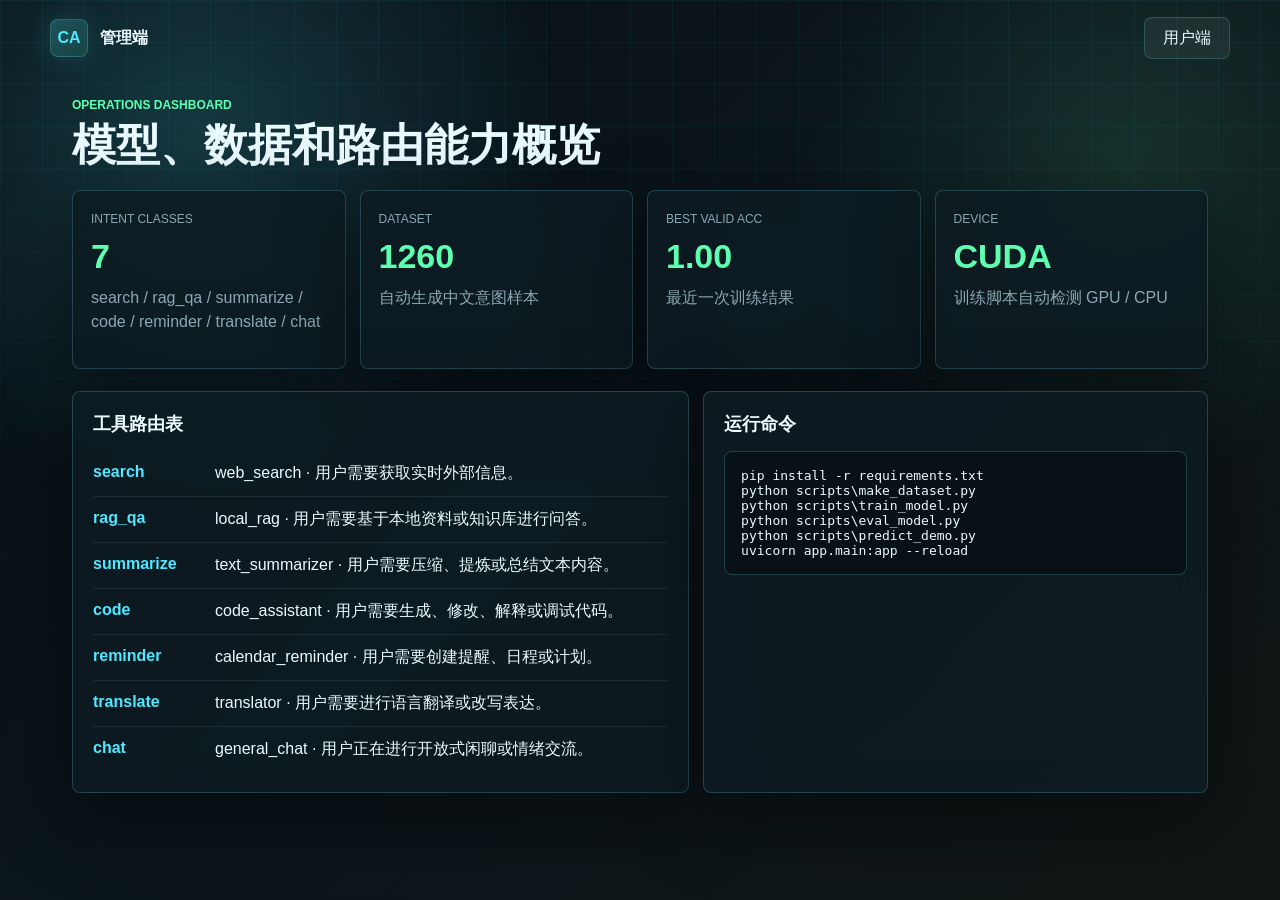
==== admin.html @ 3ddf8c29 "Initial CampusAgent Router project" ====
<!doctype html>
<html lang="zh-CN">
<head>
  <meta charset="utf-8">
  <meta name="viewport" content="width=device-width, initial-scale=1">
  <title>管理端 - CampusAgent Router</title>
  <link rel="stylesheet" href="web/styles.css">
</head>
<body>
  <main class="shell app-shell">
    <nav class="topbar">
      <a class="brand" href="index.html">
        <span class="brand-mark">CA</span>
        <span>管理端</span>
      </a>
      <div class="nav-actions">
        <a class="ghost-link" href="user.html">用户端</a>
      </div>
    </nav>

    <section class="admin-layout">
      <div class="admin-head">
        <p class="eyebrow">Operations Dashboard</p>
        <h1>模型、数据和路由能力概览</h1>
      </div>

      <section class="metric-grid">
        <div class="metric-card"><span>Intent Classes</span><strong>7</strong><p>search / rag_qa / summarize / code / reminder / translate / chat</p></div>
        <div class="metric-card"><span>Dataset</span><strong>1260</strong><p>自动生成中文意图样本</p></div>
        <div class="metric-card"><span>Best Valid Acc</span><strong>1.00</strong><p>最近一次训练结果</p></div>
        <div class="metric-card"><span>Device</span><strong>CUDA</strong><p>训练脚本自动检测 GPU / CPU</p></div>
      </section>

      <section class="admin-grid">
        <div class="ops-panel">
          <h2>工具路由表</h2>
          <div id="routeTable" class="route-table"></div>
        </div>
        <div class="ops-panel">
          <h2>运行命令</h2>
          <pre><code>pip install -r requirements.txt
python scripts\make_dataset.py
python scripts\train_model.py
python scripts\eval_model.py
python scripts\predict_demo.py
uvicorn app.main:app --reload</code></pre>
        </div>
      </section>
    </section>
  </main>
  <script src="web/app.js"></script>
</body>
</html>
---- web/styles.css ----
:root {
  color-scheme: dark;
  --bg: #071014;
  --panel: rgba(13, 27, 34, 0.86);
  --panel-strong: #10232b;
  --text: #ecfbff;
  --muted: #8ba8b2;
  --line: rgba(115, 238, 255, 0.2);
  --cyan: #4ee8ff;
  --green: #5dffb1;
  --amber: #ffd166;
  --red: #ff6b8a;
  --shadow: 0 24px 80px rgba(0, 0, 0, 0.45);
}

* {
  box-sizing: border-box;
}

body {
  margin: 0;
  min-height: 100vh;
  font-family: "Segoe UI", "Microsoft YaHei", Arial, sans-serif;
  background:
    radial-gradient(circle at 15% 15%, rgba(78, 232, 255, 0.18), transparent 28%),
    radial-gradient(circle at 88% 18%, rgba(93, 255, 177, 0.12), transparent 24%),
    linear-gradient(135deg, #071014 0%, #0b151c 46%, #101614 100%);
  color: var(--text);
}

body::before {
  content: "";
  position: fixed;
  inset: 0;
  pointer-events: none;
  background-image:
    linear-gradient(rgba(78, 232, 255, 0.05) 1px, transparent 1px),
    linear-gradient(90deg, rgba(78, 232, 255, 0.05) 1px, transparent 1px);
  background-size: 42px 42px;
  mask-image: linear-gradient(to bottom, black, transparent 85%);
}

a {
  color: inherit;
  text-decoration: none;
}

button,
textarea {
  font: inherit;
}

.shell {
  width: min(1180px, calc(100% - 32px));
  margin: 0 auto;
}

.topbar {
  min-height: 76px;
  display: flex;
  align-items: center;
  justify-content: space-between;
  gap: 18px;
}

.brand {
  display: inline-flex;
  align-items: center;
  gap: 12px;
  font-weight: 800;
}

.brand-mark {
  width: 38px;
  height: 38px;
  display: grid;
  place-items: center;
  border: 1px solid var(--line);
  background: linear-gradient(135deg, rgba(78, 232, 255, 0.24), rgba(93, 255, 177, 0.12));
  color: var(--cyan);
  box-shadow: 0 0 28px rgba(78, 232, 255, 0.16);
  border-radius: 8px;
}

.nav-actions,
.hero-actions,
.control-row {
  display: flex;
  align-items: center;
  gap: 12px;
  flex-wrap: wrap;
}

.primary-link,
.ghost-link,
.primary-button,
.secondary-button {
  min-height: 42px;
  border-radius: 8px;
  padding: 0 18px;
  display: inline-flex;
  align-items: center;
  justify-content: center;
  border: 1px solid var(--line);
  cursor: pointer;
}

.primary-link,
.primary-button {
  border: 0;
  color: #041013;
  background: linear-gradient(135deg, var(--cyan), var(--green));
  font-weight: 800;
}

.ghost-link,
.secondary-button {
  color: var(--text);
  background: rgba(255, 255, 255, 0.06);
}

.large {
  min-height: 50px;
  padding-inline: 24px;
}

.landing {
  min-height: 100vh;
}

.hero-grid {
  min-height: calc(100vh - 100px);
  display: grid;
  grid-template-columns: minmax(0, 1fr) 430px;
  gap: 38px;
  align-items: center;
  padding-bottom: 46px;
}

.eyebrow {
  margin: 0 0 10px;
  color: var(--green);
  font-size: 12px;
  font-weight: 800;
  letter-spacing: 0;
  text-transform: uppercase;
}

h1,
h2,
p {
  margin-top: 0;
}

.hero-copy h1,
.console-panel h1,
.admin-head h1 {
  margin-bottom: 18px;
  font-size: clamp(32px, 6vw, 64px);
  line-height: 1.05;
  letter-spacing: 0;
}

.console-panel h1,
.admin-head h1 {
  font-size: clamp(26px, 4vw, 44px);
}

.hero-text {
  max-width: 660px;
  color: var(--muted);
  font-size: 18px;
  line-height: 1.8;
}

.signal-board,
.console-panel,
.quick-panel,
.metric-card,
.ops-panel {
  border: 1px solid var(--line);
  background: var(--panel);
  box-shadow: var(--shadow);
  border-radius: 8px;
  backdrop-filter: blur(18px);
}

.signal-board {
  position: relative;
  overflow: hidden;
  min-height: 360px;
  padding: 28px;
}

.scanline {
  position: absolute;
  inset: 0;
  background: linear-gradient(to bottom, transparent, rgba(78, 232, 255, 0.16), transparent);
  height: 90px;
  animation: scan 4s infinite linear;
}

@keyframes scan {
  from { transform: translateY(-120px); }
  to { transform: translateY(390px); }
}

.chip-row,
.route-flow {
  position: relative;
  display: grid;
  gap: 12px;
  padding: 18px;
  border: 1px solid var(--line);
  background: rgba(3, 12, 16, 0.52);
  border-radius: 8px;
}

.chip-row span,
.route-flow span,
.result-main span,
.metric-card span {
  color: var(--muted);
  font-size: 12px;
  text-transform: uppercase;
}

.route-flow {
  margin-top: 20px;
  grid-template-columns: auto 1fr;
}

.route-flow i {
  grid-column: 1 / -1;
  height: 1px;
  background: linear-gradient(90deg, var(--cyan), var(--green));
}

.meter {
  margin-top: 24px;
  height: 10px;
  background: rgba(255, 255, 255, 0.08);
  border-radius: 999px;
  overflow: hidden;
}

.meter span {
  display: block;
  height: 100%;
  background: linear-gradient(90deg, var(--cyan), var(--green), var(--amber));
}

.workspace {
  display: grid;
  grid-template-columns: 260px minmax(0, 1fr);
  gap: 18px;
  padding: 18px 0 48px;
}

.quick-panel,
.console-panel,
.admin-layout {
  padding: 22px;
}

.quick-panel h2,
.ops-panel h2 {
  font-size: 18px;
}

.sample {
  width: 100%;
  min-height: 44px;
  margin-bottom: 10px;
  text-align: left;
  color: var(--text);
  background: rgba(255, 255, 255, 0.05);
  border: 1px solid transparent;
  border-radius: 8px;
  padding: 0 14px;
  cursor: pointer;
}

.sample.active,
.sample:hover {
  border-color: var(--cyan);
  background: rgba(78, 232, 255, 0.12);
}

.panel-head {
  display: flex;
  justify-content: space-between;
  gap: 16px;
  align-items: flex-start;
}

.status-badge {
  border: 1px solid var(--line);
  color: var(--green);
  background: rgba(93, 255, 177, 0.08);
  padding: 8px 10px;
  border-radius: 8px;
  white-space: nowrap;
}

textarea {
  width: 100%;
  resize: vertical;
  min-height: 138px;
  color: var(--text);
  background: rgba(0, 0, 0, 0.28);
  border: 1px solid var(--line);
  border-radius: 8px;
  padding: 16px;
  outline: none;
}

textarea:focus {
  border-color: var(--cyan);
  box-shadow: 0 0 0 3px rgba(78, 232, 255, 0.12);
}

.control-row {
  margin: 14px 0 18px;
}

.primary-button,
.secondary-button {
  min-width: 120px;
}

.result-grid,
.metric-grid,
.admin-grid {
  display: grid;
  gap: 14px;
}

.result-grid {
  grid-template-columns: repeat(3, 1fr);
}

.result-main {
  padding: 16px;
  border: 1px solid var(--line);
  background: rgba(255, 255, 255, 0.05);
  border-radius: 8px;
}

.result-main strong {
  display: block;
  margin-top: 8px;
  font-size: 24px;
  color: var(--cyan);
  overflow-wrap: anywhere;
}

.reason-box {
  margin: 14px 0;
  padding: 16px;
  border-left: 3px solid var(--green);
  background: rgba(93, 255, 177, 0.08);
  color: #dffdf0;
}

.score-list {
  display: grid;
  gap: 10px;
}

.score-row {
  display: grid;
  grid-template-columns: 105px 1fr 60px;
  gap: 12px;
  align-items: center;
  color: var(--muted);
}

.score-bar {
  height: 8px;
  border-radius: 999px;
  background: rgba(255, 255, 255, 0.08);
  overflow: hidden;
}

.score-bar span {
  display: block;
  height: 100%;
  background: linear-gradient(90deg, var(--cyan), var(--green));
}

.admin-layout {
  margin-bottom: 48px;
}

.metric-grid {
  grid-template-columns: repeat(4, 1fr);
  margin: 22px 0;
}

.metric-card {
  padding: 18px;
}

.metric-card strong {
  display: block;
  margin: 10px 0;
  font-size: 34px;
  color: var(--green);
}

.metric-card p {
  color: var(--muted);
  line-height: 1.5;
}

.admin-grid {
  grid-template-columns: 1.1fr 0.9fr;
}

.ops-panel {
  padding: 20px;
}

.route-item {
  display: grid;
  grid-template-columns: 110px 1fr;
  gap: 12px;
  padding: 12px 0;
  border-bottom: 1px solid rgba(255, 255, 255, 0.08);
}

.route-item:last-child {
  border-bottom: 0;
}

.route-item b {
  color: var(--cyan);
}

pre {
  margin: 0;
  overflow-x: auto;
  padding: 16px;
  background: rgba(0, 0, 0, 0.28);
  border: 1px solid var(--line);
  border-radius: 8px;
}

@media (max-width: 860px) {
  .hero-grid,
  .workspace,
  .admin-grid,
  .metric-grid {
    grid-template-columns: 1fr;
  }

  .topbar,
  .panel-head {
    align-items: flex-start;
    flex-direction: column;
  }

  .result-grid {
    grid-template-columns: 1fr;
  }
}
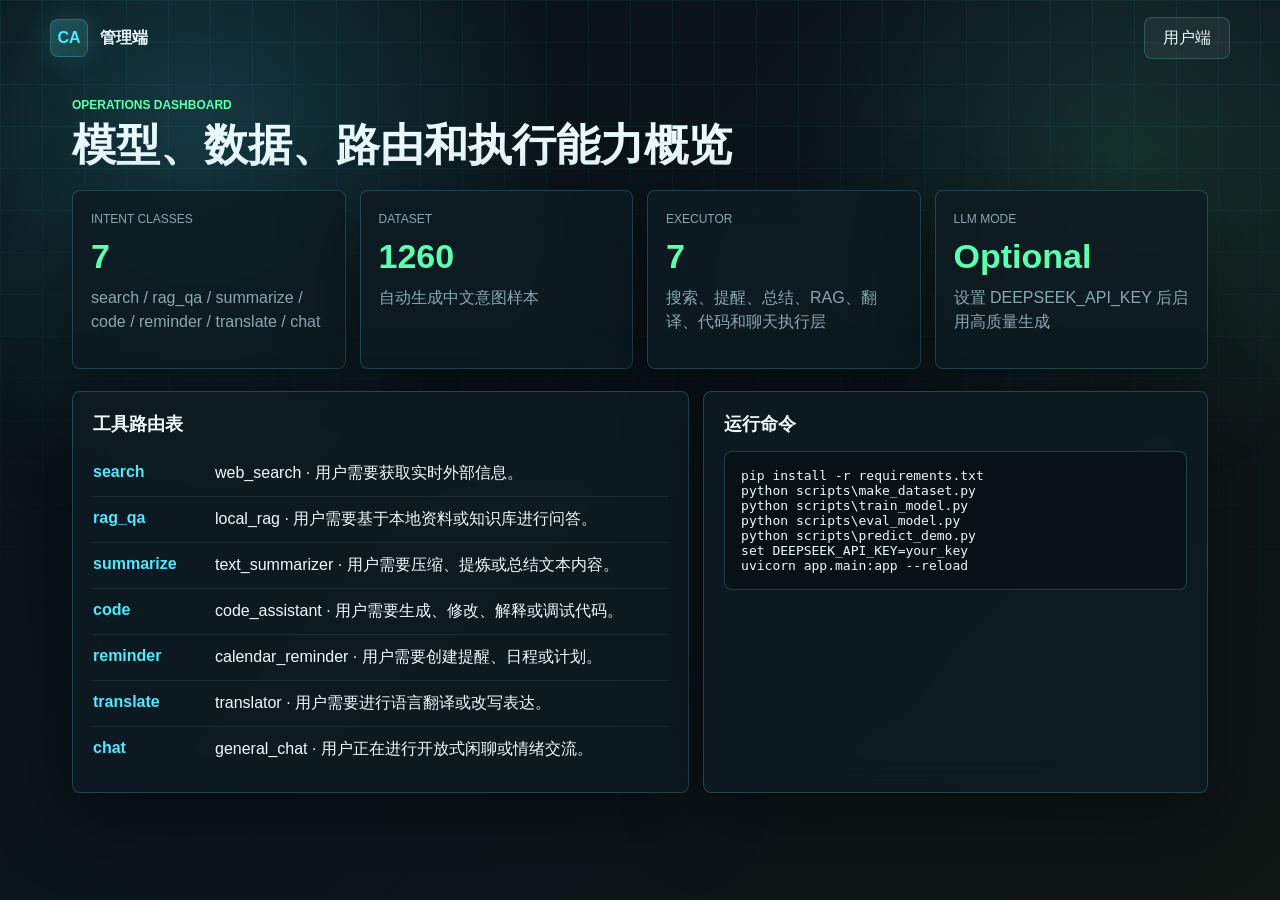
==== commit 2833aa00: "Add executable agent tool layer" ====
--- a/admin.html
+++ b/admin.html
@@ -21,14 +21,14 @@
     <section class="admin-layout">
       <div class="admin-head">
         <p class="eyebrow">Operations Dashboard</p>
-        <h1>模型、数据和路由能力概览</h1>
+        <h1>模型、数据、路由和执行能力概览</h1>
       </div>
 
       <section class="metric-grid">
         <div class="metric-card"><span>Intent Classes</span><strong>7</strong><p>search / rag_qa / summarize / code / reminder / translate / chat</p></div>
         <div class="metric-card"><span>Dataset</span><strong>1260</strong><p>自动生成中文意图样本</p></div>
-        <div class="metric-card"><span>Best Valid Acc</span><strong>1.00</strong><p>最近一次训练结果</p></div>
-        <div class="metric-card"><span>Device</span><strong>CUDA</strong><p>训练脚本自动检测 GPU / CPU</p></div>
+        <div class="metric-card"><span>Executor</span><strong>7</strong><p>搜索、提醒、总结、RAG、翻译、代码和聊天执行层</p></div>
+        <div class="metric-card"><span>LLM Mode</span><strong>Optional</strong><p>设置 DEEPSEEK_API_KEY 后启用高质量生成</p></div>
       </section>
 
       <section class="admin-grid">
@@ -43,6 +43,7 @@
 python scripts\train_model.py
 python scripts\eval_model.py
 python scripts\predict_demo.py
+set DEEPSEEK_API_KEY=your_key
 uvicorn app.main:app --reload</code></pre>
         </div>
       </section>
--- a/web/styles.css
+++ b/web/styles.css
@@ -320,6 +320,31 @@
   box-shadow: 0 0 0 3px rgba(78, 232, 255, 0.12);
 }
 
+.context-tools {
+  display: flex;
+  align-items: center;
+  justify-content: space-between;
+  gap: 14px;
+  margin: 14px 0 10px;
+  color: var(--muted);
+}
+
+.context-tools label {
+  display: block;
+  color: var(--text);
+  font-weight: 800;
+}
+
+.context-tools p {
+  margin: 4px 0 0;
+  font-size: 13px;
+}
+
+.context-tools input {
+  max-width: 240px;
+  color: var(--muted);
+}
+
 .control-row {
   margin: 14px 0 18px;
 }
@@ -387,6 +412,59 @@
   display: block;
   height: 100%;
   background: linear-gradient(90deg, var(--cyan), var(--green));
+}
+
+.execution-panel {
+  margin-top: 18px;
+  border: 1px solid var(--line);
+  background: rgba(0, 0, 0, 0.22);
+  border-radius: 8px;
+  overflow: hidden;
+}
+
+.execution-head {
+  min-height: 46px;
+  display: flex;
+  align-items: center;
+  justify-content: space-between;
+  padding: 0 16px;
+  border-bottom: 1px solid var(--line);
+}
+
+.execution-head span {
+  color: var(--muted);
+  text-transform: uppercase;
+  font-size: 12px;
+}
+
+.execution-head b {
+  color: var(--green);
+}
+
+.answer-box {
+  min-height: 110px;
+  padding: 16px;
+  white-space: pre-wrap;
+  line-height: 1.7;
+}
+
+.action-list {
+  display: flex;
+  gap: 10px;
+  flex-wrap: wrap;
+  padding: 0 16px 16px;
+}
+
+.action-button {
+  min-height: 38px;
+  display: inline-flex;
+  align-items: center;
+  border: 1px solid var(--line);
+  background: rgba(78, 232, 255, 0.1);
+  color: var(--text);
+  border-radius: 8px;
+  padding: 0 14px;
+  cursor: pointer;
 }
 
 .admin-layout {
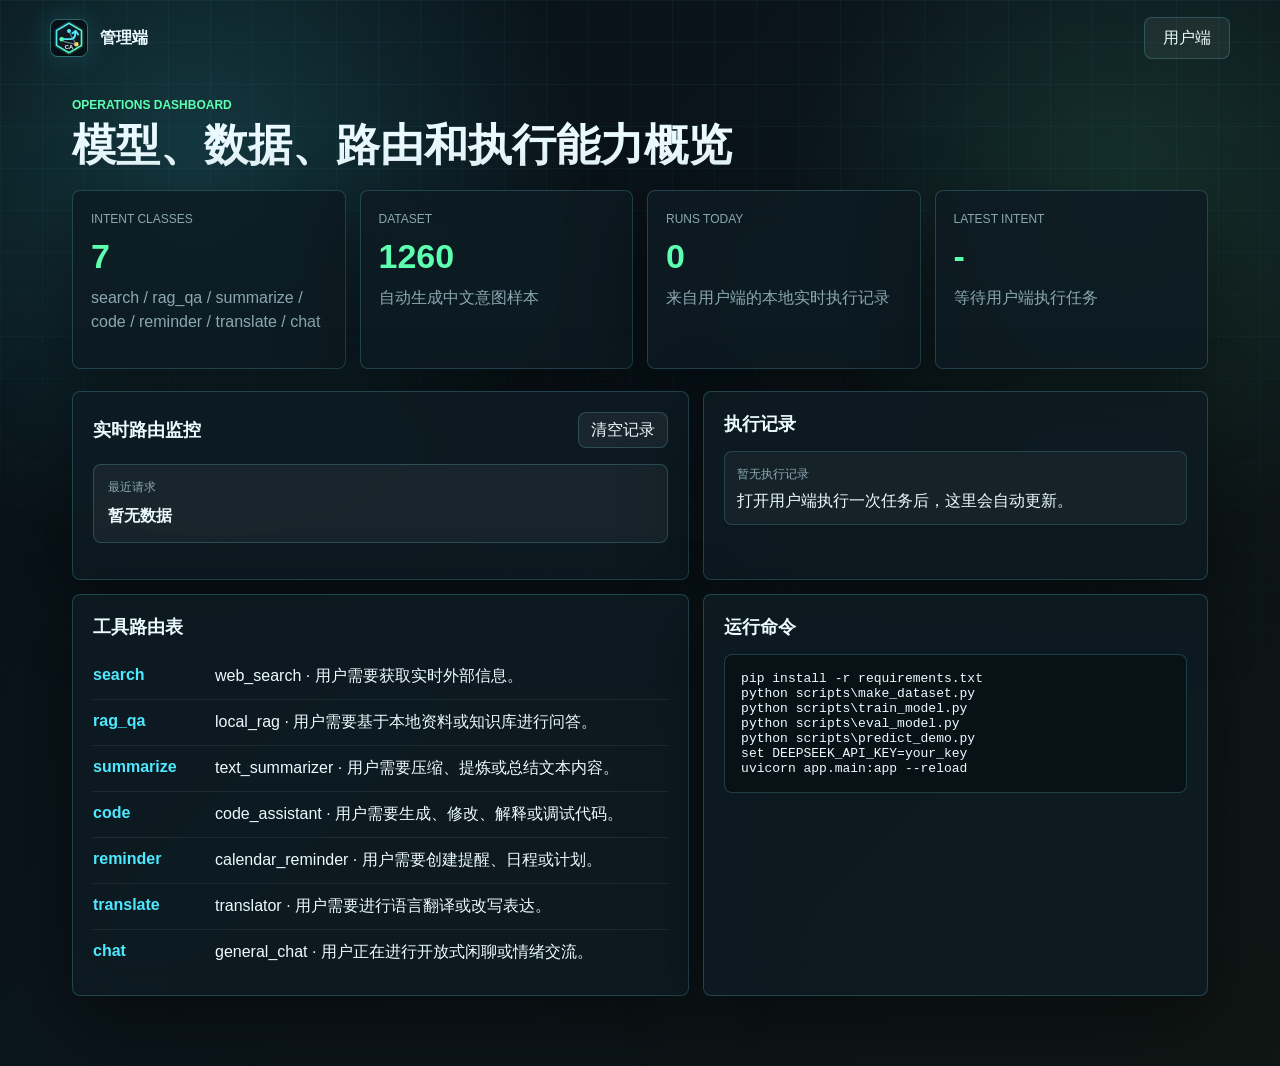
==== commit b21854a9: "Move telemetry to admin dashboard" ====
--- a/admin.html
+++ b/admin.html
@@ -4,13 +4,14 @@
   <meta charset="utf-8">
   <meta name="viewport" content="width=device-width, initial-scale=1">
   <title>管理端 - CampusAgent Router</title>
+  <link rel="icon" href="web/logo.svg" type="image/svg+xml">
   <link rel="stylesheet" href="web/styles.css">
 </head>
 <body>
   <main class="shell app-shell">
     <nav class="topbar">
       <a class="brand" href="index.html">
-        <span class="brand-mark">CA</span>
+        <span class="brand-mark"><img src="web/logo.svg" alt=""></span>
         <span>管理端</span>
       </a>
       <div class="nav-actions">
@@ -27,8 +28,26 @@
       <section class="metric-grid">
         <div class="metric-card"><span>Intent Classes</span><strong>7</strong><p>search / rag_qa / summarize / code / reminder / translate / chat</p></div>
         <div class="metric-card"><span>Dataset</span><strong>1260</strong><p>自动生成中文意图样本</p></div>
-        <div class="metric-card"><span>Executor</span><strong>7</strong><p>搜索、提醒、总结、RAG、翻译、代码和聊天执行层</p></div>
-        <div class="metric-card"><span>LLM Mode</span><strong>Optional</strong><p>设置 DEEPSEEK_API_KEY 后启用高质量生成</p></div>
+        <div class="metric-card"><span>Runs Today</span><strong id="runCount">0</strong><p>来自用户端的本地实时执行记录</p></div>
+        <div class="metric-card"><span>Latest Intent</span><strong id="latestIntent">-</strong><p id="latestRoute">等待用户端执行任务</p></div>
+      </section>
+
+      <section class="admin-grid monitor-grid">
+        <div class="ops-panel">
+          <div class="ops-head">
+            <h2>实时路由监控</h2>
+            <button id="clearMonitorBtn" class="secondary-button compact">清空记录</button>
+          </div>
+          <div class="monitor-current">
+            <span>最近请求</span>
+            <strong id="latestQuery">暂无数据</strong>
+          </div>
+          <div id="scoreList" class="score-list admin-score-list"></div>
+        </div>
+        <div class="ops-panel">
+          <h2>执行记录</h2>
+          <div id="eventLog" class="event-log"></div>
+        </div>
       </section>
 
       <section class="admin-grid">
--- a/web/styles.css
+++ b/web/styles.css
@@ -82,6 +82,12 @@
   border-radius: 8px;
 }
 
+.brand-mark img {
+  width: 100%;
+  height: 100%;
+  display: block;
+}
+
 .nav-actions,
 .hero-actions,
 .control-row {
@@ -354,6 +360,12 @@
   min-width: 120px;
 }
 
+.compact {
+  min-width: auto;
+  min-height: 36px;
+  padding-inline: 12px;
+}
+
 .result-grid,
 .metric-grid,
 .admin-grid {
@@ -362,7 +374,7 @@
 }
 
 .result-grid {
-  grid-template-columns: repeat(3, 1fr);
+  grid-template-columns: repeat(2, 1fr);
 }
 
 .result-main {
@@ -393,6 +405,10 @@
   gap: 10px;
 }
 
+.admin-score-list {
+  margin-top: 16px;
+}
+
 .score-row {
   display: grid;
   grid-template-columns: 105px 1fr 60px;
@@ -496,8 +512,75 @@
   grid-template-columns: 1.1fr 0.9fr;
 }
 
+.monitor-grid {
+  margin-bottom: 14px;
+}
+
 .ops-panel {
   padding: 20px;
+}
+
+.ops-head {
+  display: flex;
+  align-items: center;
+  justify-content: space-between;
+  gap: 12px;
+}
+
+.ops-head h2 {
+  margin-bottom: 0;
+}
+
+.monitor-current {
+  margin-top: 16px;
+  padding: 14px;
+  border: 1px solid var(--line);
+  background: rgba(255, 255, 255, 0.05);
+  border-radius: 8px;
+}
+
+.monitor-current span {
+  display: block;
+  color: var(--muted);
+  font-size: 12px;
+  text-transform: uppercase;
+  margin-bottom: 8px;
+}
+
+.monitor-current strong {
+  display: block;
+  line-height: 1.5;
+  overflow-wrap: anywhere;
+}
+
+.event-log {
+  display: grid;
+  gap: 10px;
+  max-height: 360px;
+  overflow: auto;
+}
+
+.event-item {
+  padding: 12px;
+  border: 1px solid rgba(115, 238, 255, 0.16);
+  background: rgba(255, 255, 255, 0.04);
+  border-radius: 8px;
+}
+
+.event-item b {
+  color: var(--cyan);
+}
+
+.event-item span {
+  color: var(--muted);
+  font-size: 12px;
+}
+
+.event-item p {
+  margin: 6px 0 0;
+  color: var(--text);
+  line-height: 1.45;
+  overflow-wrap: anywhere;
 }
 
 .route-item {
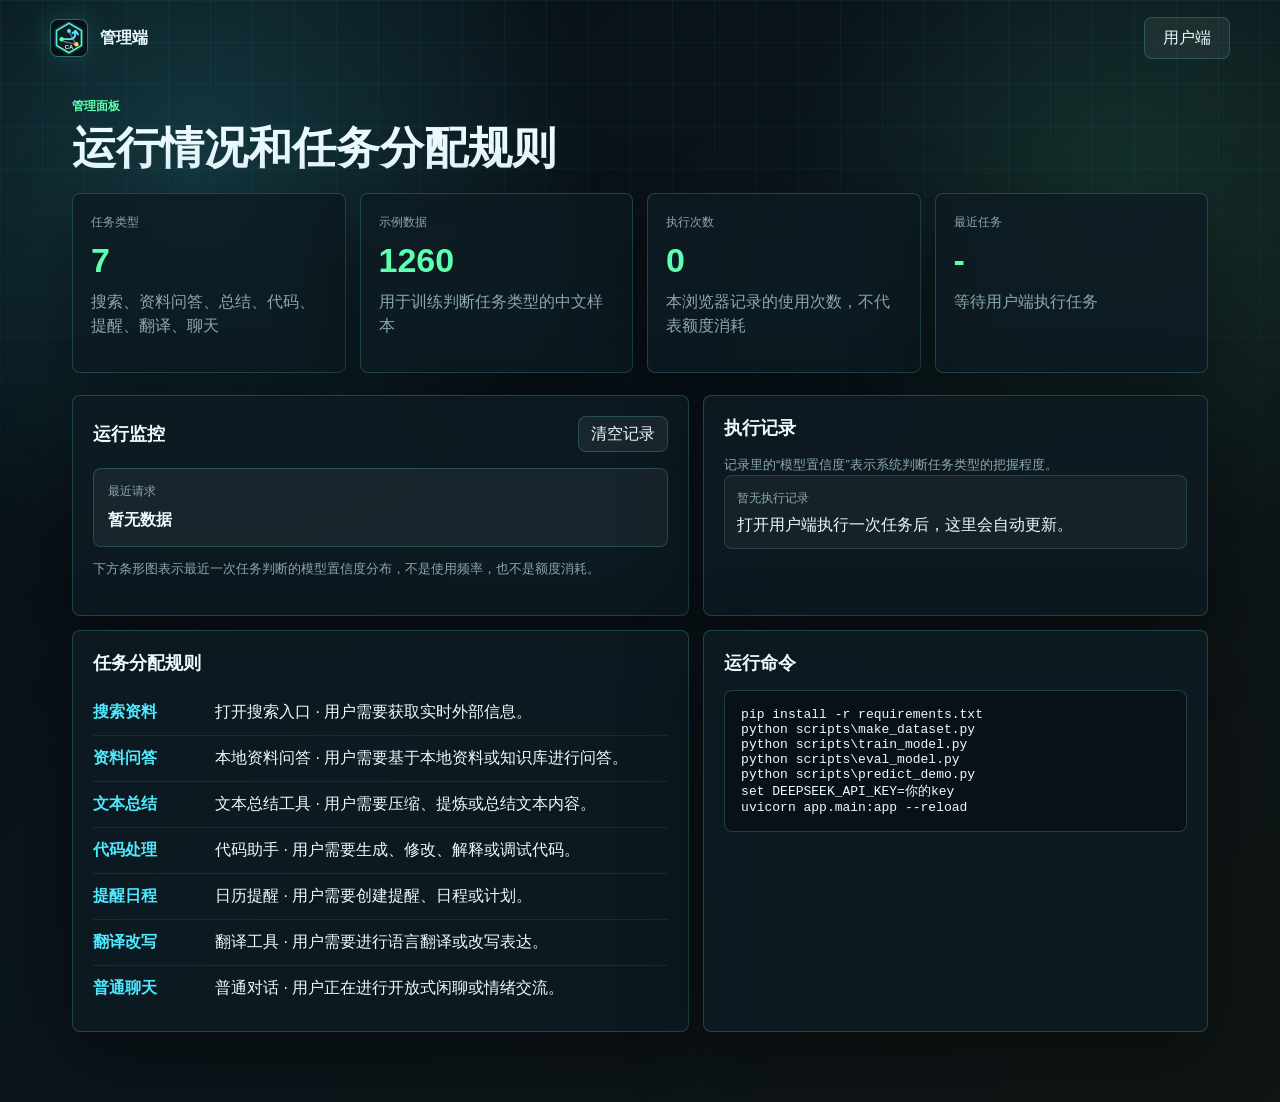
==== commit 767792ec: "Simplify visitor-facing Chinese copy" ====
--- a/admin.html
+++ b/admin.html
@@ -21,38 +21,40 @@
 
     <section class="admin-layout">
       <div class="admin-head">
-        <p class="eyebrow">Operations Dashboard</p>
-        <h1>模型、数据、路由和执行能力概览</h1>
+        <p class="eyebrow">管理面板</p>
+        <h1>运行情况和任务分配规则</h1>
       </div>
 
       <section class="metric-grid">
-        <div class="metric-card"><span>Intent Classes</span><strong>7</strong><p>search / rag_qa / summarize / code / reminder / translate / chat</p></div>
-        <div class="metric-card"><span>Dataset</span><strong>1260</strong><p>自动生成中文意图样本</p></div>
-        <div class="metric-card"><span>Runs Today</span><strong id="runCount">0</strong><p>来自用户端的本地实时执行记录</p></div>
-        <div class="metric-card"><span>Latest Intent</span><strong id="latestIntent">-</strong><p id="latestRoute">等待用户端执行任务</p></div>
+        <div class="metric-card"><span>任务类型</span><strong>7</strong><p>搜索、资料问答、总结、代码、提醒、翻译、聊天</p></div>
+        <div class="metric-card"><span>示例数据</span><strong>1260</strong><p>用于训练判断任务类型的中文样本</p></div>
+        <div class="metric-card"><span>执行次数</span><strong id="runCount">0</strong><p>本浏览器记录的使用次数，不代表额度消耗</p></div>
+        <div class="metric-card"><span>最近任务</span><strong id="latestIntent">-</strong><p id="latestRoute">等待用户端执行任务</p></div>
       </section>
 
       <section class="admin-grid monitor-grid">
         <div class="ops-panel">
           <div class="ops-head">
-            <h2>实时路由监控</h2>
+            <h2>运行监控</h2>
             <button id="clearMonitorBtn" class="secondary-button compact">清空记录</button>
           </div>
           <div class="monitor-current">
             <span>最近请求</span>
             <strong id="latestQuery">暂无数据</strong>
           </div>
+          <p class="monitor-note">下方条形图表示最近一次任务判断的模型置信度分布，不是使用频率，也不是额度消耗。</p>
           <div id="scoreList" class="score-list admin-score-list"></div>
         </div>
         <div class="ops-panel">
           <h2>执行记录</h2>
+          <p class="monitor-note">记录里的“模型置信度”表示系统判断任务类型的把握程度。</p>
           <div id="eventLog" class="event-log"></div>
         </div>
       </section>
 
       <section class="admin-grid">
         <div class="ops-panel">
-          <h2>工具路由表</h2>
+          <h2>任务分配规则</h2>
           <div id="routeTable" class="route-table"></div>
         </div>
         <div class="ops-panel">
@@ -62,7 +64,7 @@
 python scripts\train_model.py
 python scripts\eval_model.py
 python scripts\predict_demo.py
-set DEEPSEEK_API_KEY=your_key
+set DEEPSEEK_API_KEY=你的key
 uvicorn app.main:app --reload</code></pre>
         </div>
       </section>
--- a/web/styles.css
+++ b/web/styles.css
@@ -553,6 +553,13 @@
   overflow-wrap: anywhere;
 }
 
+.monitor-note {
+  margin: 12px 0 0;
+  color: var(--muted);
+  font-size: 13px;
+  line-height: 1.55;
+}
+
 .event-log {
   display: grid;
   gap: 10px;
